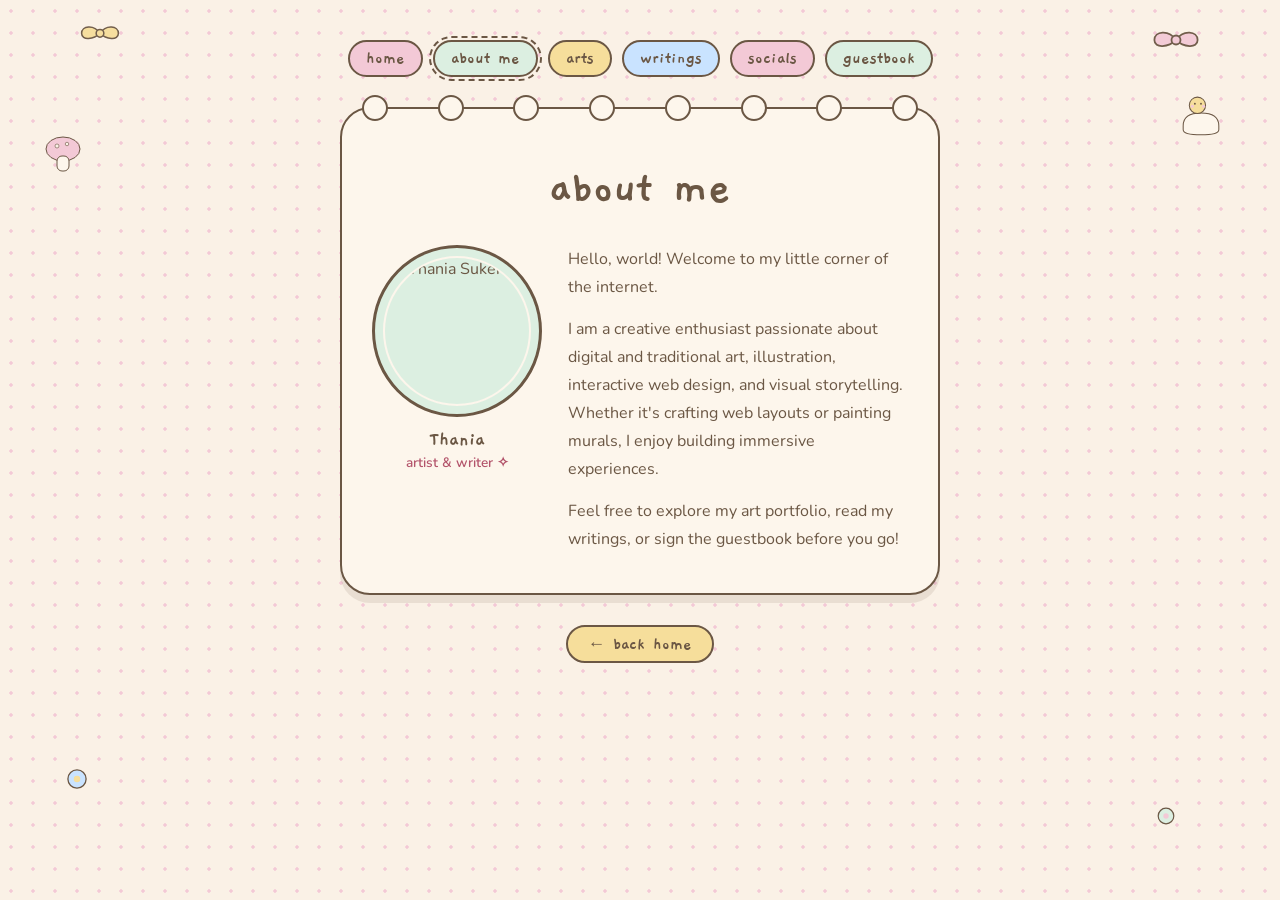
==== about.html @ 803d5b0b "Add files via upload" ====
<!DOCTYPE html>
<html lang="en">
<head>
  <meta charset="UTF-8">
  <meta name="viewport" content="width=device-width, initial-scale=1.0, maximum-scale=1, user-scalable=no">
  <title>About Me — Thania Sukendy</title>

  <link href="https://fonts.googleapis.com/css2?family=Gaegu:wght@400;700&family=Nunito:wght@400;500;600;700&display=swap" rel="stylesheet">

  <style>
    * { box-sizing: border-box; margin: 0; padding: 0; }

    :root {
      --ink: #6b5744;
      --cream: #faf1e6;
      --card: #fdf6ec;
      --blush: #f3c9d6;
      --mint: #dcefe1;
      --butter: #f6de9b;
      --sky: #c9e3ff;
    }

    html, body {
      width: 100%;
      min-height: 100vh;
      background-color: var(--cream);
      background-image: radial-gradient(var(--blush) 1.5px, transparent 1.8px);
      background-size: 22px 22px;
      color: var(--ink);
      font-family: 'Nunito', sans-serif;
      overflow-x: hidden;
    }

    body {
      position: relative;
      padding: 40px 16px 80px 16px;
      display: flex;
      flex-direction: column;
      align-items: center;
    }

    .bow-accent { position: absolute; z-index: 4; opacity: 0.95; }

    /* ---------------- NAV ---------------- */
    .nav-twee {
      position: relative;
      z-index: 3;
      display: flex;
      flex-wrap: wrap;
      justify-content: center;
      gap: 10px;
      margin-bottom: 30px;
    }
    .nav-twee a {
      font-family: 'Gaegu', cursive;
      font-weight: 700;
      font-size: 1.1rem;
      color: var(--ink);
      text-decoration: none;
      background: var(--card);
      border: 2px solid var(--ink);
      border-radius: 999px;
      padding: 6px 16px;
      transition: transform 0.15s ease, background 0.15s ease;
    }
    .nav-twee a:nth-child(1) { background: var(--blush); }
    .nav-twee a:nth-child(2) { background: var(--mint); }
    .nav-twee a:nth-child(3) { background: var(--butter); }
    .nav-twee a:nth-child(4) { background: var(--sky); }
    .nav-twee a:nth-child(5) { background: var(--blush); }
    .nav-twee a:nth-child(6) { background: var(--mint); }
    .nav-twee a:hover { transform: translateY(-2px); }
    .nav-twee a.active { outline: 2px dashed var(--ink); outline-offset: 2px; }

    /* ---------------- SCALLOPED CARD ---------------- */
    .scallop-card {
      position: relative;
      z-index: 2;
      width: 100%;
      max-width: 600px;
      background: var(--card);
      border: 2.5px solid var(--ink);
      border-radius: 30px;
      padding: 50px 30px 40px 30px;
      box-shadow: 0 8px 0 rgba(107, 87, 68, 0.12);
    }
    .scallop-edge {
      position: absolute;
      top: -14px;
      left: 20px;
      right: 20px;
      height: 26px;
      display: flex;
      justify-content: space-between;
    }
    .scallop-edge span {
      width: 26px;
      height: 26px;
      border-radius: 50%;
      background: var(--card);
      border: 2.5px solid var(--ink);
    }

    .logo {
      display: block;
      text-align: center;
      font-family: 'Gaegu', cursive;
      font-weight: 700;
      font-size: clamp(2.2rem, 8vw, 3rem);
      color: var(--ink);
      margin-bottom: 26px;
    }

    /* ---------------- ABOUT LAYOUT ---------------- */
    .about-layout {
      display: flex;
      gap: 26px;
      align-items: flex-start;
    }
    @media (max-width: 520px) {
      .about-layout { flex-direction: column; align-items: center; }
    }

    .photo-frame {
      flex-shrink: 0;
      width: 170px;
      text-align: center;
    }
    .photo-frame .frame-ring {
      position: relative;
      border-radius: 50%;
      border: 3px solid var(--ink);
      background: var(--mint);
      padding: 8px;
    }
    .photo-frame img {
      display: block;
      width: 100%;
      height: 150px;
      object-fit: cover;
      border-radius: 50%;
      border: 2px solid var(--card);
    }
    .photo-name {
      display: block;
      font-family: 'Gaegu', cursive;
      font-weight: 700;
      font-size: 1.3rem;
      color: var(--ink);
      margin-top: 10px;
    }
    .photo-role {
      display: block;
      font-family: 'Nunito', sans-serif;
      font-weight: 600;
      font-size: 0.85rem;
      color: #b3546b;
    }

    .bio-text {
      font-family: 'Nunito', sans-serif;
      font-size: 1rem;
      line-height: 1.75;
      color: var(--ink);
      text-align: left;
    }
    .bio-text p { margin-bottom: 14px; }
    .bio-text p:last-child { margin-bottom: 0; }

    .back-link-wrap { text-align: center; margin-top: 30px; position: relative; z-index: 3; }
    .back-link {
      display: inline-block;
      font-family: 'Gaegu', cursive;
      font-weight: 700;
      font-size: 1.1rem;
      color: var(--ink);
      text-decoration: none;
      background: var(--butter);
      border: 2px solid var(--ink);
      border-radius: 999px;
      padding: 6px 20px;
    }
    .back-link:hover { transform: translateY(-2px); }

    .motif { position: absolute; z-index: 1; }

    @media (max-width: 480px) {
      .motif, .bow-accent { transform: scale(0.7); }
      .scallop-card { padding: 44px 18px 30px 18px; }
      .nav-twee a { font-size: 0.95rem; padding: 5px 13px; }
    }
  </style>
</head>
<body>

  <svg class="bow-accent" style="top: 18px; left: 6%; width: 46px;" viewBox="0 0 60 40">
    <path d="M30 20 C22 8 6 10 6 20 C6 30 22 28 30 20 C38 28 54 30 54 20 C54 10 38 8 30 20 Z" fill="#f6de9b" stroke="#6b5744" stroke-width="2" stroke-linejoin="round"/>
    <circle cx="30" cy="20" r="5" fill="#f6de9b" stroke="#6b5744" stroke-width="2"/>
  </svg>
  <svg class="bow-accent" style="top: 22px; right: 6%; width: 54px;" viewBox="0 0 60 40">
    <path d="M30 20 C22 8 6 10 6 20 C6 30 22 28 30 20 C38 28 54 30 54 20 C54 10 38 8 30 20 Z" fill="#f3c9d6" stroke="#6b5744" stroke-width="2" stroke-linejoin="round"/>
    <circle cx="30" cy="20" r="5" fill="#f3c9d6" stroke="#6b5744" stroke-width="2"/>
  </svg>

  <svg class="motif" style="top: 14%; left: 3%; width: 50px;" viewBox="0 0 100 100">
    <ellipse cx="50" cy="46" rx="34" ry="24" fill="#f3c9d6" stroke="#6b5744" stroke-width="2"/>
    <circle cx="38" cy="40" r="4" fill="#faf1e6" stroke="#6b5744" stroke-width="1.2"/>
    <circle cx="58" cy="36" r="3.5" fill="#faf1e6" stroke="#6b5744" stroke-width="1.2"/>
    <rect x="38" y="60" width="24" height="30" rx="10" fill="#fdf6ec" stroke="#6b5744" stroke-width="2"/>
  </svg>
  <svg class="motif" style="top: 10%; right: 4%; width: 56px;" viewBox="0 0 110 100">
    <path d="M20 70 Q20 45 55 45 Q90 45 90 70 L90 78 Q90 88 55 88 Q20 88 20 78 Z" fill="#fdf6ec" stroke="#6b5744" stroke-width="2"/>
    <circle cx="48" cy="30" r="16" fill="#f6de9b" stroke="#6b5744" stroke-width="2"/>
    <circle cx="43" cy="27" r="1.8" fill="#6b5744"/>
    <circle cx="55" cy="27" r="1.8" fill="#6b5744"/>
    <circle cx="38" cy="32" r="3" fill="#f3c9d6"/>
    <circle cx="60" cy="32" r="3" fill="#f3c9d6"/>
  </svg>
  <svg class="motif" style="bottom: 12%; left: 5%; width: 26px;" viewBox="0 0 40 40"><circle cx="20" cy="20" r="14" fill="#c9e3ff" stroke="#6b5744" stroke-width="2"/><circle cx="20" cy="20" r="5" fill="#f6de9b"/></svg>
  <svg class="motif" style="bottom: 8%; right: 8%; width: 24px;" viewBox="0 0 40 40"><circle cx="20" cy="20" r="13" fill="#dcefe1" stroke="#6b5744" stroke-width="2"/><circle cx="20" cy="20" r="4.5" fill="#f3c9d6"/></svg>

  <nav class="nav-twee">
    <a href="index.html">home</a>
    <a href="about.html" class="active">about me</a>
    <a href="artworks.html">arts</a>
    <a href="writing.html">writings</a>
    <a href="socials.html">socials</a>
    <a href="guestbook.html">guestbook</a>
  </nav>

  <div class="scallop-card">
    <div class="scallop-edge">
      <span></span><span></span><span></span><span></span><span></span><span></span><span></span><span></span>
    </div>

    <span class="logo">about me</span>

    <div class="about-layout">
      <div class="photo-frame">
        <div class="frame-ring">
          <img src="Artworks/eyespop.jpeg" alt="Thania Sukendy" />
        </div>
        <span class="photo-name">Thania</span>
        <span class="photo-role">artist &amp; writer ✧</span>
      </div>

      <div class="bio-text">
        <p>Hello, world! Welcome to my little corner of the internet.</p>
        <p>I am a creative enthusiast passionate about digital and traditional art, illustration, interactive web design, and visual storytelling. Whether it's crafting web layouts or painting murals, I enjoy building immersive experiences.</p>
        <p>Feel free to explore my art portfolio, read my writings, or sign the guestbook before you go!</p>
      </div>
    </div>
  </div>

  <div class="back-link-wrap">
    <a href="index.html" class="back-link">← back home</a>
  </div>

</body>
</html>
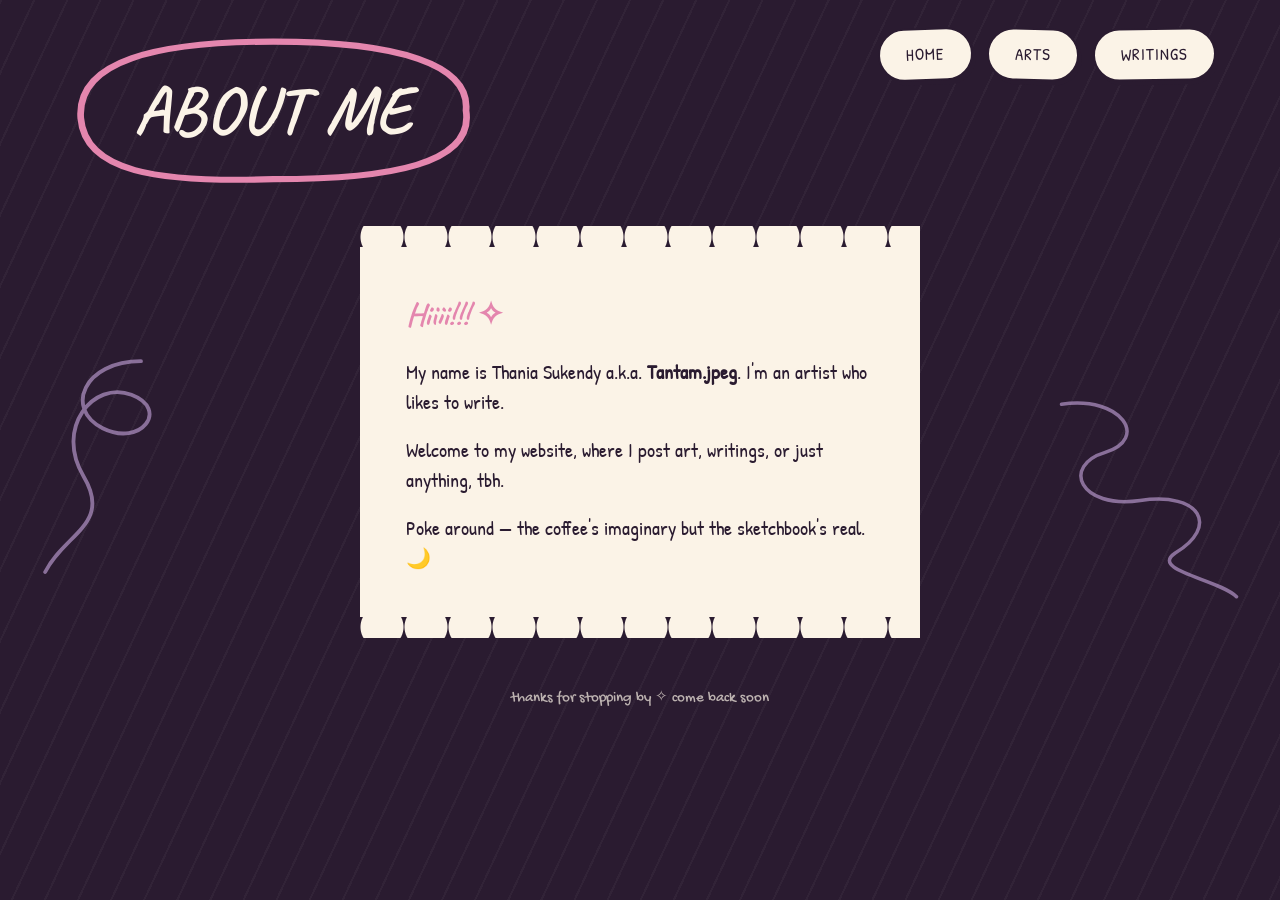
==== commit 6848df42: "Add files via upload" ====
--- a/about.html
+++ b/about.html
@@ -1,260 +1,50 @@
 <!DOCTYPE html>
 <html lang="en">
 <head>
-  <meta charset="UTF-8">
-  <meta name="viewport" content="width=device-width, initial-scale=1.0, maximum-scale=1, user-scalable=no">
-  <title>About Me — Thania Sukendy</title>
+<meta charset="UTF-8">
+<meta name="viewport" content="width=device-width, initial-scale=1.0">
+<title>About Me — tantam.jpeg</title>
+<link rel="stylesheet" href="style.css">
+</head>
+<body class="bg-dark">
+<div class="page">
 
-  <link href="https://fonts.googleapis.com/css2?family=Gaegu:wght@400;700&family=Nunito:wght@400;500;600;700&display=swap" rel="stylesheet">
+  <div class="top-row">
+    <div class="circled-heading" style="margin-bottom:0;">
+      <svg viewBox="0 0 100 40" preserveAspectRatio="none">
+        <path d="M4,22 C3,7 22,2 50,2 C80,2 97,8 96,20 C98,34 78,38 50,38 C22,39 5,36 4,22 Z"
+          fill="none" stroke="#E486AE" stroke-width="1.6" stroke-linejoin="round"/>
+      </svg>
+      <h1>ABOUT ME</h1>
+    </div>
+    <nav class="nav">
+      <a class="pill" href="index.html">HOME</a>
+      <a class="pill" href="arts.html">ARTS</a>
+      <a class="pill" href="writings.html">WRITINGS</a>
+    </nav>
+  </div>
 
-  <style>
-    * { box-sizing: border-box; margin: 0; padding: 0; }
-
-    :root {
-      --ink: #6b5744;
-      --cream: #faf1e6;
-      --card: #fdf6ec;
-      --blush: #f3c9d6;
-      --mint: #dcefe1;
-      --butter: #f6de9b;
-      --sky: #c9e3ff;
-    }
-
-    html, body {
-      width: 100%;
-      min-height: 100vh;
-      background-color: var(--cream);
-      background-image: radial-gradient(var(--blush) 1.5px, transparent 1.8px);
-      background-size: 22px 22px;
-      color: var(--ink);
-      font-family: 'Nunito', sans-serif;
-      overflow-x: hidden;
-    }
-
-    body {
-      position: relative;
-      padding: 40px 16px 80px 16px;
-      display: flex;
-      flex-direction: column;
-      align-items: center;
-    }
-
-    .bow-accent { position: absolute; z-index: 4; opacity: 0.95; }
-
-    /* ---------------- NAV ---------------- */
-    .nav-twee {
-      position: relative;
-      z-index: 3;
-      display: flex;
-      flex-wrap: wrap;
-      justify-content: center;
-      gap: 10px;
-      margin-bottom: 30px;
-    }
-    .nav-twee a {
-      font-family: 'Gaegu', cursive;
-      font-weight: 700;
-      font-size: 1.1rem;
-      color: var(--ink);
-      text-decoration: none;
-      background: var(--card);
-      border: 2px solid var(--ink);
-      border-radius: 999px;
-      padding: 6px 16px;
-      transition: transform 0.15s ease, background 0.15s ease;
-    }
-    .nav-twee a:nth-child(1) { background: var(--blush); }
-    .nav-twee a:nth-child(2) { background: var(--mint); }
-    .nav-twee a:nth-child(3) { background: var(--butter); }
-    .nav-twee a:nth-child(4) { background: var(--sky); }
-    .nav-twee a:nth-child(5) { background: var(--blush); }
-    .nav-twee a:nth-child(6) { background: var(--mint); }
-    .nav-twee a:hover { transform: translateY(-2px); }
-    .nav-twee a.active { outline: 2px dashed var(--ink); outline-offset: 2px; }
-
-    /* ---------------- SCALLOPED CARD ---------------- */
-    .scallop-card {
-      position: relative;
-      z-index: 2;
-      width: 100%;
-      max-width: 600px;
-      background: var(--card);
-      border: 2.5px solid var(--ink);
-      border-radius: 30px;
-      padding: 50px 30px 40px 30px;
-      box-shadow: 0 8px 0 rgba(107, 87, 68, 0.12);
-    }
-    .scallop-edge {
-      position: absolute;
-      top: -14px;
-      left: 20px;
-      right: 20px;
-      height: 26px;
-      display: flex;
-      justify-content: space-between;
-    }
-    .scallop-edge span {
-      width: 26px;
-      height: 26px;
-      border-radius: 50%;
-      background: var(--card);
-      border: 2.5px solid var(--ink);
-    }
-
-    .logo {
-      display: block;
-      text-align: center;
-      font-family: 'Gaegu', cursive;
-      font-weight: 700;
-      font-size: clamp(2.2rem, 8vw, 3rem);
-      color: var(--ink);
-      margin-bottom: 26px;
-    }
-
-    /* ---------------- ABOUT LAYOUT ---------------- */
-    .about-layout {
-      display: flex;
-      gap: 26px;
-      align-items: flex-start;
-    }
-    @media (max-width: 520px) {
-      .about-layout { flex-direction: column; align-items: center; }
-    }
-
-    .photo-frame {
-      flex-shrink: 0;
-      width: 170px;
-      text-align: center;
-    }
-    .photo-frame .frame-ring {
-      position: relative;
-      border-radius: 50%;
-      border: 3px solid var(--ink);
-      background: var(--mint);
-      padding: 8px;
-    }
-    .photo-frame img {
-      display: block;
-      width: 100%;
-      height: 150px;
-      object-fit: cover;
-      border-radius: 50%;
-      border: 2px solid var(--card);
-    }
-    .photo-name {
-      display: block;
-      font-family: 'Gaegu', cursive;
-      font-weight: 700;
-      font-size: 1.3rem;
-      color: var(--ink);
-      margin-top: 10px;
-    }
-    .photo-role {
-      display: block;
-      font-family: 'Nunito', sans-serif;
-      font-weight: 600;
-      font-size: 0.85rem;
-      color: #b3546b;
-    }
-
-    .bio-text {
-      font-family: 'Nunito', sans-serif;
-      font-size: 1rem;
-      line-height: 1.75;
-      color: var(--ink);
-      text-align: left;
-    }
-    .bio-text p { margin-bottom: 14px; }
-    .bio-text p:last-child { margin-bottom: 0; }
-
-    .back-link-wrap { text-align: center; margin-top: 30px; position: relative; z-index: 3; }
-    .back-link {
-      display: inline-block;
-      font-family: 'Gaegu', cursive;
-      font-weight: 700;
-      font-size: 1.1rem;
-      color: var(--ink);
-      text-decoration: none;
-      background: var(--butter);
-      border: 2px solid var(--ink);
-      border-radius: 999px;
-      padding: 6px 20px;
-    }
-    .back-link:hover { transform: translateY(-2px); }
-
-    .motif { position: absolute; z-index: 1; }
-
-    @media (max-width: 480px) {
-      .motif, .bow-accent { transform: scale(0.7); }
-      .scallop-card { padding: 44px 18px 30px 18px; }
-      .nav-twee a { font-size: 0.95rem; padding: 5px 13px; }
-    }
-  </style>
-</head>
-<body>
-
-  <svg class="bow-accent" style="top: 18px; left: 6%; width: 46px;" viewBox="0 0 60 40">
-    <path d="M30 20 C22 8 6 10 6 20 C6 30 22 28 30 20 C38 28 54 30 54 20 C54 10 38 8 30 20 Z" fill="#f6de9b" stroke="#6b5744" stroke-width="2" stroke-linejoin="round"/>
-    <circle cx="30" cy="20" r="5" fill="#f6de9b" stroke="#6b5744" stroke-width="2"/>
+  <!-- squiggle doodles either side, like scribbled yarn -->
+  <svg class="doodle" style="left:2%; top:38%; width:230px; opacity:.6;" viewBox="0 0 240 260" fill="none">
+    <path d="M120 20 C60 20 40 70 80 90 C120 110 150 70 110 55 C70 40 30 90 60 140 C90 190 40 200 20 240"
+      stroke="#C9A8E0" stroke-width="4" fill="none" stroke-linecap="round"/>
   </svg>
-  <svg class="bow-accent" style="top: 22px; right: 6%; width: 54px;" viewBox="0 0 60 40">
-    <path d="M30 20 C22 8 6 10 6 20 C6 30 22 28 30 20 C38 28 54 30 54 20 C54 10 38 8 30 20 Z" fill="#f3c9d6" stroke="#6b5744" stroke-width="2" stroke-linejoin="round"/>
-    <circle cx="30" cy="20" r="5" fill="#f3c9d6" stroke="#6b5744" stroke-width="2"/>
+  <svg class="doodle" style="right:2%; top:42%; width:210px; opacity:.6;" viewBox="0 0 240 260" fill="none">
+    <path d="M20 30 C90 20 120 70 70 85 C20 100 40 150 110 140 C180 130 200 170 150 200 C120 220 200 230 220 250"
+      stroke="#C9A8E0" stroke-width="4" fill="none" stroke-linecap="round"/>
   </svg>
 
-  <svg class="motif" style="top: 14%; left: 3%; width: 50px;" viewBox="0 0 100 100">
-    <ellipse cx="50" cy="46" rx="34" ry="24" fill="#f3c9d6" stroke="#6b5744" stroke-width="2"/>
-    <circle cx="38" cy="40" r="4" fill="#faf1e6" stroke="#6b5744" stroke-width="1.2"/>
-    <circle cx="58" cy="36" r="3.5" fill="#faf1e6" stroke="#6b5744" stroke-width="1.2"/>
-    <rect x="38" y="60" width="24" height="30" rx="10" fill="#fdf6ec" stroke="#6b5744" stroke-width="2"/>
-  </svg>
-  <svg class="motif" style="top: 10%; right: 4%; width: 56px;" viewBox="0 0 110 100">
-    <path d="M20 70 Q20 45 55 45 Q90 45 90 70 L90 78 Q90 88 55 88 Q20 88 20 78 Z" fill="#fdf6ec" stroke="#6b5744" stroke-width="2"/>
-    <circle cx="48" cy="30" r="16" fill="#f6de9b" stroke="#6b5744" stroke-width="2"/>
-    <circle cx="43" cy="27" r="1.8" fill="#6b5744"/>
-    <circle cx="55" cy="27" r="1.8" fill="#6b5744"/>
-    <circle cx="38" cy="32" r="3" fill="#f3c9d6"/>
-    <circle cx="60" cy="32" r="3" fill="#f3c9d6"/>
-  </svg>
-  <svg class="motif" style="bottom: 12%; left: 5%; width: 26px;" viewBox="0 0 40 40"><circle cx="20" cy="20" r="14" fill="#c9e3ff" stroke="#6b5744" stroke-width="2"/><circle cx="20" cy="20" r="5" fill="#f6de9b"/></svg>
-  <svg class="motif" style="bottom: 8%; right: 8%; width: 24px;" viewBox="0 0 40 40"><circle cx="20" cy="20" r="13" fill="#dcefe1" stroke="#6b5744" stroke-width="2"/><circle cx="20" cy="20" r="4.5" fill="#f3c9d6"/></svg>
-
-  <nav class="nav-twee">
-    <a href="index.html">home</a>
-    <a href="about.html" class="active">about me</a>
-    <a href="artworks.html">arts</a>
-    <a href="writing.html">writings</a>
-    <a href="socials.html">socials</a>
-    <a href="guestbook.html">guestbook</a>
-  </nav>
-
-  <div class="scallop-card">
-    <div class="scallop-edge">
-      <span></span><span></span><span></span><span></span><span></span><span></span><span></span><span></span>
-    </div>
-
-    <span class="logo">about me</span>
-
-    <div class="about-layout">
-      <div class="photo-frame">
-        <div class="frame-ring">
-          <img src="Artworks/eyespop.jpeg" alt="Thania Sukendy" />
-        </div>
-        <span class="photo-name">Thania</span>
-        <span class="photo-role">artist &amp; writer ✧</span>
-      </div>
-
-      <div class="bio-text">
-        <p>Hello, world! Welcome to my little corner of the internet.</p>
-        <p>I am a creative enthusiast passionate about digital and traditional art, illustration, interactive web design, and visual storytelling. Whether it's crafting web layouts or painting murals, I enjoy building immersive experiences.</p>
-        <p>Feel free to explore my art portfolio, read my writings, or sign the guestbook before you go!</p>
-      </div>
+  <div class="bubble-wrap" style="margin: 60px auto 0;">
+    <div class="scallop">
+      <p class="hi">Hiiii!!! ✧</p>
+      <p>My name is Thania Sukendy a.k.a. <strong>Tantam.jpeg</strong>. I'm an artist who likes to write.</p>
+      <p>Welcome to my website, where I post art, writings, or just anything, tbh.</p>
+      <p>Poke around — the coffee's imaginary but the sketchbook's real. 🌙</p>
     </div>
   </div>
 
-  <div class="back-link-wrap">
-    <a href="index.html" class="back-link">← back home</a>
-  </div>
+  <div class="foot-note">thanks for stopping by ✧ come back soon</div>
 
+</div>
 </body>
 </html>
--- a/style.css
+++ b/style.css
@@ -0,0 +1,458 @@
+/* ============================================================
+   tantam.jpeg — shared stylesheet
+   Whimsy / kitsch / twee, Vewn-inspired scrapbook aesthetic
+   ============================================================ */
+
+@import url('https://fonts.googleapis.com/css2?family=Caveat:wght@600;700&family=Patrick+Hand&family=Gochi+Hand&display=swap');
+
+:root{
+  --ink:        #2A1B30;   /* deep aubergine — main dark */
+  --ink-soft:   #4a3352;
+  --cream:      #FBF3E7;   /* paper cream */
+  --pink:       #F0AFCB;   /* bubblegum pink */
+  --pink-deep:  #E486AE;
+  --lilac:      #C9A8E0;
+  --mint:       #A6E3C4;
+  --mint-deep:  #6FC79B;
+  --mustard:    #F0C763;
+  --sky:        #BEE3F5;
+  --hill:       #9ED08C;
+  --hill-deep:  #74B463;
+
+  --font-display: 'Caveat', cursive;
+  --font-body:    'Patrick Hand', cursive;
+  --font-hand2:   'Gochi Hand', cursive;
+}
+
+*, *::before, *::after{ box-sizing: border-box; }
+
+html{ scroll-behavior: smooth; }
+
+body{
+  margin:0;
+  min-height:100vh;
+  font-family: var(--font-body);
+  color: var(--ink);
+  line-height:1.5;
+  -webkit-font-smoothing:antialiased;
+}
+
+a{ color:inherit; text-decoration:none; }
+
+img{ max-width:100%; display:block; }
+
+/* ---------------- backgrounds ---------------- */
+
+.bg-light{
+  background-color:#DCE9E2;
+  background-image:
+    repeating-linear-gradient(115deg,
+      rgba(255,255,255,0.55) 0px,
+      rgba(255,255,255,0.55) 2px,
+      transparent 2px,
+      transparent 34px),
+    linear-gradient(135deg, #d7e9f2 0%, #e3d9ef 45%, #dcefe0 100%);
+}
+
+.bg-dark{
+  background-color: var(--ink);
+  background-image:
+    repeating-linear-gradient(115deg,
+      rgba(255,255,255,0.035) 0px,
+      rgba(255,255,255,0.035) 2px,
+      transparent 2px,
+      transparent 30px);
+}
+
+/* ---------------- layout shell ---------------- */
+
+.page{
+  min-height:100vh;
+  padding: 28px 5vw 80px;
+  position:relative;
+  overflow:hidden;
+}
+
+.top-row{
+  display:flex;
+  justify-content:space-between;
+  align-items:flex-start;
+  flex-wrap:wrap;
+  gap:18px;
+  position:relative;
+  z-index:5;
+}
+
+/* ---------------- nav ---------------- */
+
+.nav{
+  display:flex;
+  gap:14px;
+  flex-wrap:wrap;
+}
+
+.pill{
+  font-family:var(--font-body);
+  font-size:1.05rem;
+  letter-spacing:.06em;
+  background:var(--cream);
+  color:var(--ink);
+  padding:12px 26px;
+  border-radius:999px;
+  border:2.5px solid var(--ink);
+  box-shadow: 3px 4px 0 var(--ink);
+  transform: rotate(var(--tilt,-1.5deg));
+  transition: transform .15s ease, box-shadow .15s ease;
+  display:inline-block;
+}
+.nav a:nth-child(1){ --tilt:-2deg; }
+.nav a:nth-child(2){ --tilt:1.5deg; }
+.nav a:nth-child(3){ --tilt:-1deg; }
+
+.pill:hover{
+  transform: rotate(0deg) translateY(-3px) scale(1.04);
+  box-shadow: 4px 6px 0 var(--ink);
+}
+
+/* ---------------- logo tape (used on interior header if needed) ---------------- */
+
+.brand{
+  font-family: var(--font-display);
+  font-weight:700;
+  font-size:1.7rem;
+  color: var(--cream);
+  opacity:.9;
+}
+
+/* ---------------- torn tape banner (homepage) ---------------- */
+
+.tape-banner-wrap{
+  position:relative;
+  max-width: 760px;
+  margin: 10vh auto 0;
+  text-align:center;
+}
+
+.tape-strip{
+  position:relative;
+  background: linear-gradient(180deg, #EDE3F2 0%, #D9C3E6 55%, #C9A8DA 100%);
+  padding: 34px 50px 46px;
+  clip-path: polygon(
+    1% 12%, 6% 2%, 14% 8%, 22% 1%, 31% 7%, 40% 0%, 49% 6%,
+    58% 1%, 67% 8%, 76% 2%, 85% 7%, 93% 1%, 99% 10%,
+    98% 88%, 92% 96%, 84% 91%, 75% 98%, 66% 92%, 57% 99%,
+    48% 93%, 39% 98%, 30% 92%, 21% 97%, 12% 91%, 4% 97%, 0% 86%
+  );
+  box-shadow: 0 18px 40px rgba(0,0,0,.25);
+}
+
+.tape-strip .welcome{
+  font-family: var(--font-hand2);
+  font-size:1.3rem;
+  color:#9c7fb0;
+  letter-spacing:.08em;
+}
+
+.tape-strip h1{
+  font-family:var(--font-display);
+  font-weight:700;
+  font-size: clamp(3rem, 9vw, 6rem);
+  margin: 4px 0 0;
+  color: var(--ink);
+  line-height:.95;
+  text-shadow: 3px 3px 0 rgba(255,255,255,.4);
+}
+
+.byline{
+  margin-top:14px;
+  font-family:var(--font-body);
+  font-size:1rem;
+  color: var(--ink-soft);
+}
+
+/* little corner tape pieces */
+.corner-tape{
+  position:absolute;
+  width:70px; height:26px;
+  background: rgba(255,241,205,.75);
+  border: 1px solid rgba(0,0,0,.05);
+  box-shadow: 1px 2px 4px rgba(0,0,0,.15);
+}
+
+/* ---------------- retro computer + guestbook (homepage) ---------------- */
+
+.desk{
+  position:absolute;
+  left: 5vw;
+  bottom: 44px;
+  display:flex;
+  flex-direction:column;
+  align-items:center;
+  gap:10px;
+  z-index:4;
+}
+
+.computer{
+  width:96px;
+}
+.computer .body{
+  background:#EADFC4;
+  border:3px solid var(--ink);
+  border-radius:10px 10px 4px 4px;
+  padding:8px;
+}
+.computer .screen{
+  background:#3FC8D6;
+  border:3px solid var(--ink);
+  border-radius:4px;
+  height:56px;
+  position:relative;
+  overflow:hidden;
+}
+.computer .screen::after{
+  content:"";
+  position:absolute; inset:0;
+  background: linear-gradient(120deg, transparent 40%, rgba(255,255,255,.55) 50%, transparent 60%);
+}
+.computer .base{
+  width:46px; height:12px;
+  background:#EADFC4;
+  border:3px solid var(--ink);
+  border-top:none;
+  margin:0 auto;
+  border-radius:0 0 6px 6px;
+}
+.computer .foot{
+  width:64px; height:8px;
+  background:var(--ink);
+  margin:0 auto;
+  border-radius:2px;
+}
+
+.guestbook-btn{
+  font-family:var(--font-body);
+  font-size:.95rem;
+  background:var(--cream);
+  border:2px dashed var(--ink);
+  border-radius:8px;
+  padding:8px 18px;
+  box-shadow: 2px 3px 0 var(--ink);
+}
+
+/* ---------------- circled hand-drawn heading ---------------- */
+
+.circled-heading{
+  position:relative;
+  display:inline-block;
+  margin: 6px 0 46px;
+  padding: 26px 70px;
+}
+
+.circled-heading svg{
+  position:absolute;
+  inset:0;
+  width:100%;
+  height:100%;
+  overflow:visible;
+}
+
+.circled-heading h1{
+  position:relative;
+  z-index:2;
+  font-family:var(--font-display);
+  font-weight:700;
+  font-size: clamp(2.6rem, 6vw, 4.2rem);
+  color: var(--cream);
+  margin:0;
+  letter-spacing:.02em;
+}
+
+/* ---------------- scalloped speech-bubble card ---------------- */
+
+.scallop{
+  --bump: 22px;
+  position:relative;
+  background: var(--cream);
+  color: var(--ink);
+  padding: 44px 46px;
+  margin: 0 0 var(--bump);
+}
+
+.scallop::before,
+.scallop::after{
+  content:"";
+  position:absolute;
+  left:0; right:0;
+  height: var(--bump);
+  background-image: radial-gradient(circle at calc(var(--bump)) calc(var(--bump)),
+      var(--cream) calc(var(--bump) - 1px), transparent calc(var(--bump)));
+  background-size: calc(var(--bump) * 2) calc(var(--bump) * 2);
+  background-repeat: repeat-x;
+  background-position: left center;
+}
+
+.scallop::before{ top: calc(var(--bump) * -1 + 1px); }
+.scallop::after{ bottom: calc(var(--bump) * -1 + 1px); transform: scaleY(-1); }
+
+.scallop p{
+  font-family: var(--font-body);
+  font-size:1.25rem;
+  margin: 0 0 18px;
+}
+.scallop p:last-child{ margin-bottom:0; }
+.scallop .hi{
+  font-family:var(--font-display);
+  font-size:2rem;
+  font-weight:700;
+  color: var(--pink-deep);
+}
+
+.bubble-wrap{
+  max-width: 560px;
+}
+
+/* ---------------- doodles ---------------- */
+
+.doodle{
+  position:absolute;
+  opacity:.9;
+  pointer-events:none;
+  z-index:1;
+}
+
+/* ---------------- gallery / polaroids (arts page) ---------------- */
+
+.gallery{
+  display:grid;
+  grid-template-columns: repeat(auto-fit, minmax(240px, 1fr));
+  gap: 40px 32px;
+  margin-top: 10px;
+  position:relative;
+  z-index:3;
+}
+
+.polaroid{
+  background: var(--cream);
+  border-radius: 3px;
+  padding: 14px 14px 20px;
+  box-shadow: 0 14px 26px rgba(0,0,0,.35);
+  position:relative;
+  transform: rotate(var(--rot, -1.5deg));
+  transition: transform .2s ease;
+}
+.polaroid:nth-child(2){ --rot: 1.4deg; }
+.polaroid:nth-child(3){ --rot: -0.8deg; }
+.polaroid:hover{ transform: rotate(0deg) translateY(-4px); }
+
+.polaroid .frame{
+  width:100%;
+  aspect-ratio: 4/3;
+  border-radius:1px;
+  overflow:hidden;
+  background: var(--sky);
+}
+
+.polaroid .tape{
+  position:absolute;
+  top:-14px;
+  width:64px;
+  height:24px;
+  background: rgba(255,241,205,.8);
+  box-shadow: 1px 2px 4px rgba(0,0,0,.2);
+}
+.polaroid:nth-child(1) .tape{ left: 18px; transform: rotate(-6deg); }
+.polaroid:nth-child(2) .tape{ right: 22px; transform: rotate(8deg); }
+.polaroid:nth-child(3) .tape{ left: 50%; margin-left:-32px; transform: rotate(-3deg); }
+
+.polaroid .meta{
+  margin-top:14px;
+  font-family: var(--font-body);
+}
+.polaroid .meta .title{
+  font-family: var(--font-display);
+  font-size:1.5rem;
+  font-weight:700;
+  color: var(--ink);
+  display:block;
+}
+.polaroid .meta .sub{
+  font-size:.9rem;
+  color: var(--ink-soft);
+  display:block;
+  margin: 2px 0 8px;
+}
+.polaroid .meta .desc{
+  font-style:italic;
+  font-size:.95rem;
+  color: var(--ink);
+}
+
+/* ---------------- writings list ---------------- */
+
+.writings-list{
+  display:flex;
+  flex-direction:column;
+  gap: 26px;
+  max-width: 700px;
+  margin-top: 10px;
+  position:relative;
+  z-index:3;
+}
+
+.entry{
+  background: var(--cream);
+  border-radius: 16px;
+  padding: 26px 30px;
+  box-shadow: 4px 6px 0 rgba(0,0,0,.35);
+  transform: rotate(var(--rot, -0.6deg));
+}
+.entry:nth-child(2){ --rot: 0.6deg; }
+.entry:nth-child(3){ --rot: -0.4deg; }
+
+.entry .date{
+  font-family: var(--font-hand2);
+  font-size:.95rem;
+  color: var(--mint-deep);
+}
+.entry h3{
+  font-family: var(--font-display);
+  font-size: 1.9rem;
+  margin: 2px 0 10px;
+  color: var(--ink);
+}
+.entry p{
+  margin:0;
+  font-size:1.05rem;
+  color: var(--ink-soft);
+}
+.entry .readmore{
+  display:inline-block;
+  margin-top:12px;
+  font-size:.95rem;
+  border-bottom: 2px dashed var(--pink-deep);
+  color: var(--pink-deep);
+}
+
+/* ---------------- footer squiggle ---------------- */
+
+.foot-note{
+  text-align:center;
+  margin-top: 70px;
+  font-family: var(--font-hand2);
+  color: var(--cream);
+  opacity:.7;
+  font-size: .95rem;
+  position:relative;
+  z-index:3;
+}
+.bg-light .foot-note{ color: var(--ink-soft); }
+
+/* ---------------- responsive ---------------- */
+
+@media (max-width: 640px){
+  .page{ padding: 22px 6vw 60px; }
+  .desk{ position:static; margin-top:50px; align-items:flex-start; }
+  .tape-strip{ padding: 26px 22px 34px; }
+  .circled-heading{ padding: 20px 30px; }
+  .scallop{ padding: 34px 26px; }
+}
